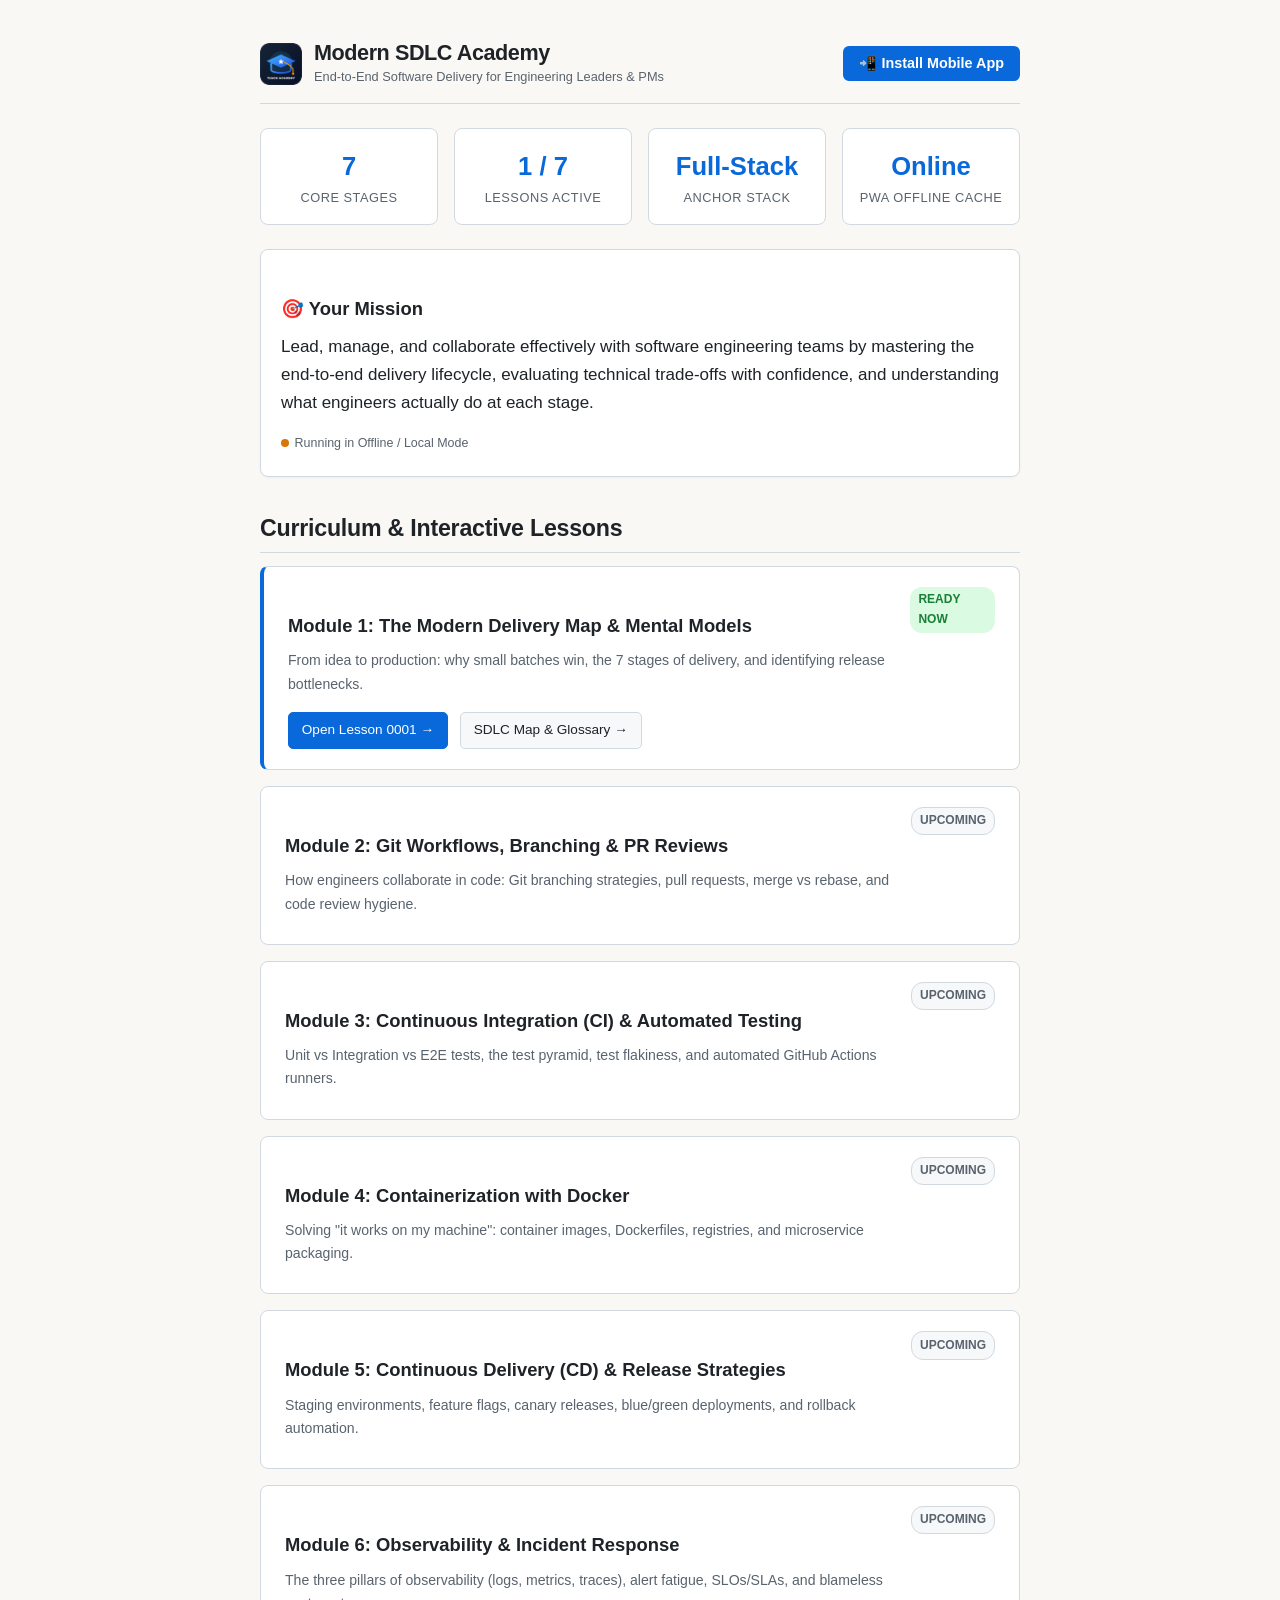
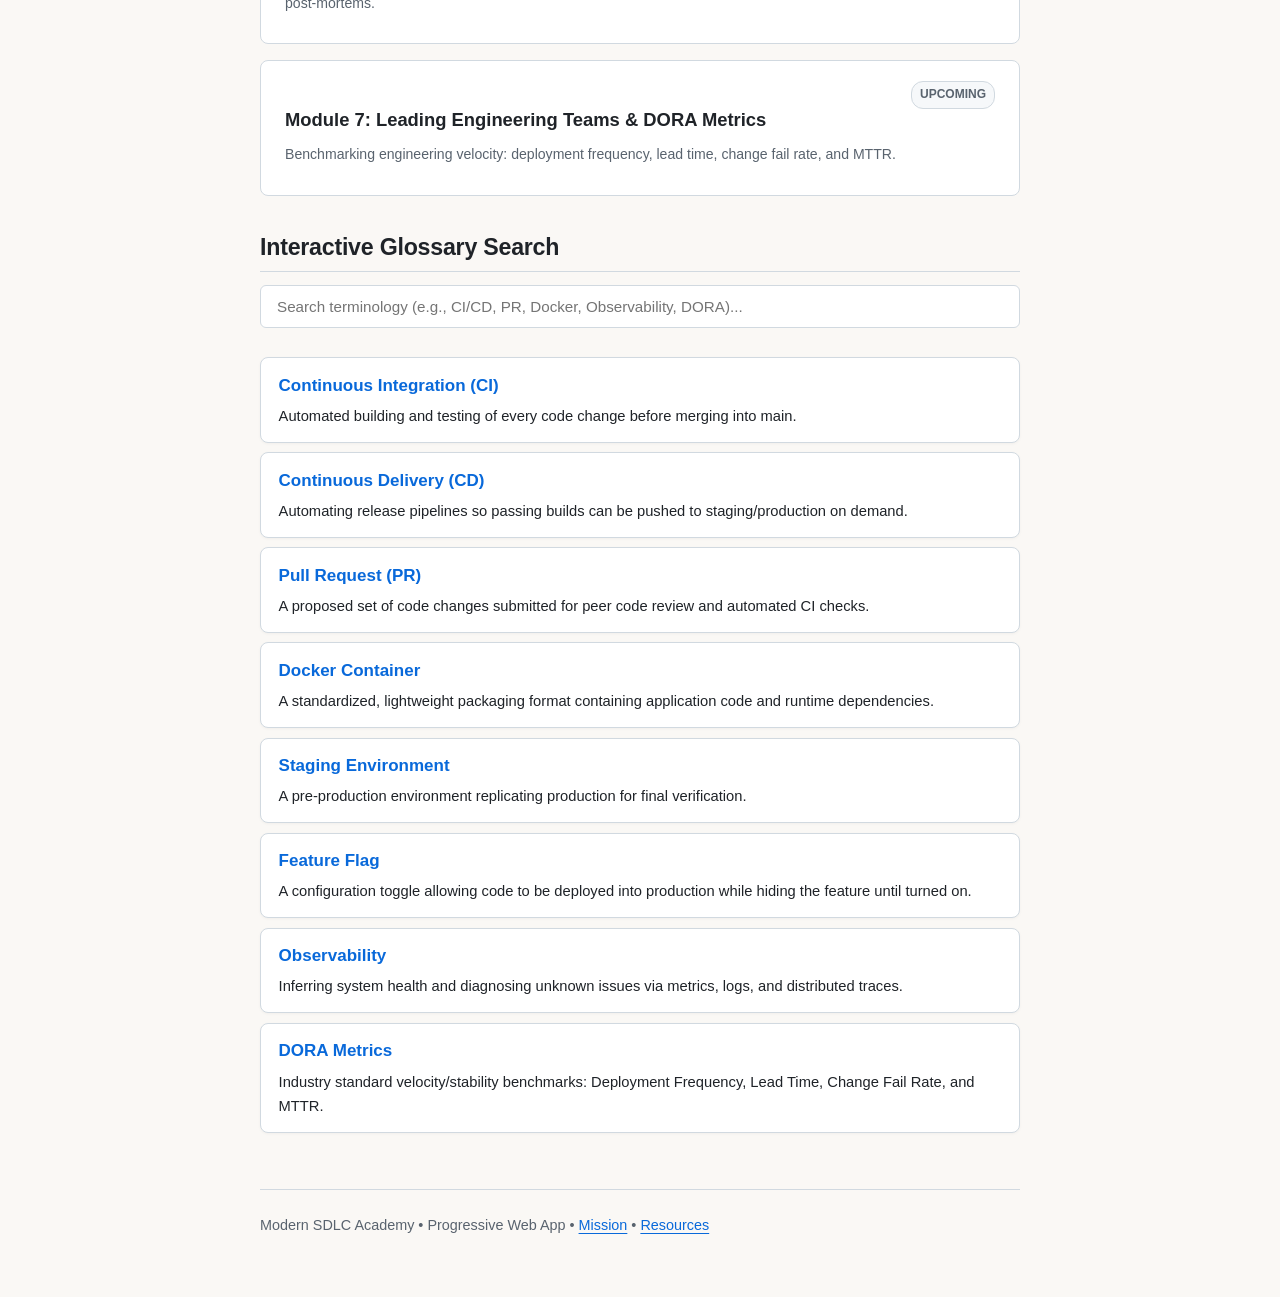
==== index.html @ aa10374c "feat: initial Modern SDLC Academy PWA, lessons, and Apps Script backend" ====
<!DOCTYPE html>
<html lang="en">
<head>
  <meta charset="UTF-8">
  <meta name="viewport" content="width=device-width, initial-scale=1.0, viewport-fit=cover">
  <title>Modern SDLC Academy | Master Software Delivery</title>
  
  <!-- PWA Meta Tags -->
  <link rel="manifest" href="./manifest.json">
  <meta name="theme-color" content="#0969da">
  <meta name="apple-mobile-web-app-capable" content="yes">
  <meta name="apple-mobile-web-app-status-bar-style" content="default">
  <meta name="apple-mobile-web-app-title" content="ModernSDLC">
  <link rel="apple-touch-icon" href="./icons/icon-192.png">

  <link rel="stylesheet" href="./assets/style.css">
  <style>
    .top-bar {
      display: flex;
      justify-content: space-between;
      align-items: center;
      margin-bottom: 1.5rem;
      padding-bottom: 1rem;
      border-bottom: 1px solid var(--border-color);
      flex-wrap: wrap;
      gap: 0.75rem;
    }
    .brand {
      display: flex;
      align-items: center;
      gap: 0.75rem;
    }
    .brand img {
      width: 42px;
      height: 42px;
      border-radius: 8px;
    }
    .brand h1 {
      font-size: 1.35rem;
      margin: 0;
      line-height: 1.2;
    }
    .brand p {
      margin: 0;
      font-size: 0.8rem;
      color: var(--text-muted);
    }
    .btn-install {
      background: #0969da;
      color: #fff;
      border: none;
      padding: 0.55rem 1rem;
      border-radius: 6px;
      font-weight: 600;
      font-size: 0.9rem;
      cursor: pointer;
      display: flex;
      align-items: center;
      gap: 0.4rem;
      transition: background 0.15s ease;
    }
    .btn-install:hover {
      background: #0550ae;
    }
    .stats-row {
      display: grid;
      grid-template-columns: repeat(auto-fit, minmax(160px, 1fr));
      gap: 1rem;
      margin: 1.5rem 0;
    }
    .stat-card {
      background: var(--surface-color);
      border: 1px solid var(--border-color);
      border-radius: 8px;
      padding: 1rem;
      text-align: center;
    }
    .stat-val {
      font-size: 1.6rem;
      font-weight: 700;
      color: var(--accent-color);
    }
    .stat-label {
      font-size: 0.8rem;
      color: var(--text-muted);
      text-transform: uppercase;
      letter-spacing: 0.04em;
    }
    .module-card {
      background: var(--surface-color);
      border: 1px solid var(--border-color);
      border-radius: 8px;
      padding: 1.25rem 1.5rem;
      margin-bottom: 1rem;
      transition: border-color 0.15s ease, box-shadow 0.15s ease;
    }
    .module-card:hover {
      border-color: var(--accent-color);
      box-shadow: 0 2px 6px rgba(0,0,0,0.04);
    }
    .module-card.active {
      border-left: 4px solid var(--accent-color);
    }
    .module-header {
      display: flex;
      justify-content: space-between;
      align-items: flex-start;
      margin-bottom: 0.5rem;
    }
    .module-status {
      font-size: 0.75rem;
      font-weight: 600;
      padding: 0.2rem 0.5rem;
      border-radius: 12px;
      text-transform: uppercase;
    }
    .status-available {
      background: #dafbe1;
      color: #1a7f37;
    }
    .status-upcoming {
      background: var(--callout-bg);
      color: var(--text-muted);
      border: 1px solid var(--border-color);
    }
    .module-links {
      display: flex;
      gap: 0.75rem;
      margin-top: 1rem;
      flex-wrap: wrap;
    }
    .btn-link {
      display: inline-block;
      background: var(--callout-bg);
      border: 1px solid var(--border-color);
      padding: 0.4rem 0.8rem;
      border-radius: 5px;
      font-size: 0.85rem;
      font-weight: 500;
      text-decoration: none;
      color: var(--text-main);
    }
    .btn-link:hover {
      border-color: var(--accent-color);
      color: var(--accent-color);
    }
    .btn-link.primary {
      background: var(--accent-color);
      color: #fff;
      border-color: var(--accent-color);
    }
    .btn-link.primary:hover {
      background: var(--accent-hover);
    }
    .search-input {
      width: 100%;
      padding: 0.75rem 1rem;
      border-radius: 6px;
      border: 1px solid var(--border-color);
      font-size: 0.95rem;
      background: var(--surface-color);
      color: var(--text-main);
      margin-bottom: 1.25rem;
      font-family: inherit;
    }
    .api-badge {
      display: inline-flex;
      align-items: center;
      gap: 0.35rem;
      font-size: 0.78rem;
      color: var(--text-muted);
      margin-top: 0.5rem;
    }
    .status-dot {
      width: 8px;
      height: 8px;
      border-radius: 50%;
      background: #2ea043;
    }
    .modal-backdrop {
      display: none;
      position: fixed;
      top: 0; left: 0; right: 0; bottom: 0;
      background: rgba(0,0,0,0.5);
      z-index: 1000;
      align-items: center;
      justify-content: center;
      padding: 1rem;
    }
    .modal-content {
      background: var(--surface-color);
      border: 1px solid var(--border-color);
      border-radius: 12px;
      max-width: 480px;
      width: 100%;
      padding: 1.5rem;
      box-shadow: 0 10px 25px rgba(0,0,0,0.15);
    }
  </style>
</head>
<body>
  <div class="container">
    <div class="top-bar">
      <div class="brand">
        <img src="./icons/icon-192.png" alt="Logo">
        <div>
          <h1>Modern SDLC Academy</h1>
          <p>End-to-End Software Delivery for Engineering Leaders & PMs</p>
        </div>
      </div>
      <button class="btn-install" id="installBtn">
        📲 Install Mobile App
      </button>
    </div>

    <div class="stats-row">
      <div class="stat-card">
        <div class="stat-val">7</div>
        <div class="stat-label">Core Stages</div>
      </div>
      <div class="stat-card">
        <div class="stat-val">1 / 7</div>
        <div class="stat-label">Lessons Active</div>
      </div>
      <div class="stat-card">
        <div class="stat-val">Full-Stack</div>
        <div class="stat-label">Anchor Stack</div>
      </div>
      <div class="stat-card">
        <div class="stat-val">Online</div>
        <div class="stat-label">PWA Offline Cache</div>
      </div>
    </div>

    <div class="card">
      <h3>🎯 Your Mission</h3>
      <p style="margin-bottom: 0.5rem;">
        Lead, manage, and collaborate effectively with software engineering teams by mastering the end-to-end delivery lifecycle, evaluating technical trade-offs with confidence, and understanding what engineers actually do at each stage.
      </p>
      <div class="api-badge">
        <span class="status-dot" id="apiDot"></span>
        <span id="apiStatusText">Connected to Google Apps Script API</span>
      </div>
    </div>

    <section>
      <h2>Curriculum & Interactive Lessons</h2>

      <!-- Module 1 -->
      <div class="module-card active">
        <div class="module-header">
          <div>
            <h3>Module 1: The Modern Delivery Map & Mental Models</h3>
            <p style="margin: 0; font-size: 0.88rem; color: var(--text-muted);">
              From idea to production: why small batches win, the 7 stages of delivery, and identifying release bottlenecks.
            </p>
          </div>
          <span class="module-status status-available">Ready Now</span>
        </div>
        <div class="module-links">
          <a href="./lessons/0001-the-modern-software-delivery-map.html" class="btn-link primary">Open Lesson 0001 →</a>
          <a href="./reference/0001-sdlc-map-and-glossary.html" class="btn-link">SDLC Map & Glossary →</a>
        </div>
      </div>

      <!-- Module 2 -->
      <div class="module-card">
        <div class="module-header">
          <div>
            <h3>Module 2: Git Workflows, Branching & PR Reviews</h3>
            <p style="margin: 0; font-size: 0.88rem; color: var(--text-muted);">
              How engineers collaborate in code: Git branching strategies, pull requests, merge vs rebase, and code review hygiene.
            </p>
          </div>
          <span class="module-status status-upcoming">Upcoming</span>
        </div>
      </div>

      <!-- Module 3 -->
      <div class="module-card">
        <div class="module-header">
          <div>
            <h3>Module 3: Continuous Integration (CI) & Automated Testing</h3>
            <p style="margin: 0; font-size: 0.88rem; color: var(--text-muted);">
              Unit vs Integration vs E2E tests, the test pyramid, test flakiness, and automated GitHub Actions runners.
            </p>
          </div>
          <span class="module-status status-upcoming">Upcoming</span>
        </div>
      </div>

      <!-- Module 4 -->
      <div class="module-card">
        <div class="module-header">
          <div>
            <h3>Module 4: Containerization with Docker</h3>
            <p style="margin: 0; font-size: 0.88rem; color: var(--text-muted);">
              Solving "it works on my machine": container images, Dockerfiles, registries, and microservice packaging.
            </p>
          </div>
          <span class="module-status status-upcoming">Upcoming</span>
        </div>
      </div>

      <!-- Module 5 -->
      <div class="module-card">
        <div class="module-header">
          <div>
            <h3>Module 5: Continuous Delivery (CD) & Release Strategies</h3>
            <p style="margin: 0; font-size: 0.88rem; color: var(--text-muted);">
              Staging environments, feature flags, canary releases, blue/green deployments, and rollback automation.
            </p>
          </div>
          <span class="module-status status-upcoming">Upcoming</span>
        </div>
      </div>

      <!-- Module 6 -->
      <div class="module-card">
        <div class="module-header">
          <div>
            <h3>Module 6: Observability & Incident Response</h3>
            <p style="margin: 0; font-size: 0.88rem; color: var(--text-muted);">
              The three pillars of observability (logs, metrics, traces), alert fatigue, SLOs/SLAs, and blameless post-mortems.
            </p>
          </div>
          <span class="module-status status-upcoming">Upcoming</span>
        </div>
      </div>

      <!-- Module 7 -->
      <div class="module-card">
        <div class="module-header">
          <div>
            <h3>Module 7: Leading Engineering Teams & DORA Metrics</h3>
            <p style="margin: 0; font-size: 0.88rem; color: var(--text-muted);">
              Benchmarking engineering velocity: deployment frequency, lead time, change fail rate, and MTTR.
            </p>
          </div>
          <span class="module-status status-upcoming">Upcoming</span>
        </div>
      </div>
    </section>

    <section>
      <h2>Interactive Glossary Search</h2>
      <input type="text" id="glossarySearch" class="search-input" placeholder="Search terminology (e.g., CI/CD, PR, Docker, Observability, DORA)...">
      <div id="glossaryResults"></div>
    </section>

    <!-- Modal for iOS Installation Guide -->
    <div class="modal-backdrop" id="iosModal">
      <div class="modal-content">
        <h3>Install on Your Mobile Phone</h3>
        <p style="margin: 0.8rem 0; font-size: 0.95rem;">
          <strong>On iPhone / iPad (Safari):</strong><br>
          1. Tap the <strong>Share</strong> button (box with upward arrow).<br>
          2. Scroll down and tap <strong>"Add to Home Screen"</strong>.<br>
          3. Tap <strong>Add</strong>.
        </p>
        <p style="margin: 0.8rem 0; font-size: 0.95rem;">
          <strong>On Android (Chrome / Edge):</strong><br>
          Tap the <strong>"Install app"</strong> banner or three-dot menu (⋮) > <strong>Install app</strong>.
        </p>
        <button class="btn-link primary" style="width: 100%; border: none; margin-top: 1rem;" onclick="closeModal()">Got it</button>
      </div>
    </div>

    <footer>
      <p>
        Modern SDLC Academy • Progressive Web App • <a href="./MISSION.md">Mission</a> • <a href="./RESOURCES.md">Resources</a>
      </p>
    </footer>
  </div>

  <script>
    // Register Service Worker for offline PWA
    if ('serviceWorker' in navigator) {
      navigator.serviceWorker.register('./sw.js')
        .then(() => console.log('Service Worker Registered'))
        .catch((err) => console.log('SW registration failed:', err));
    }

    // PWA Install Prompt handling
    let deferredPrompt;
    const installBtn = document.getElementById('installBtn');
    const iosModal = document.getElementById('iosModal');

    window.addEventListener('beforeinstallprompt', (e) => {
      e.preventDefault();
      deferredPrompt = e;
      installBtn.style.display = 'flex';
    });

    installBtn.addEventListener('click', async () => {
      if (deferredPrompt) {
        deferredPrompt.prompt();
        const { outcome } = await deferredPrompt.userChoice;
        if (outcome === 'accepted') {
          installBtn.style.display = 'none';
        }
        deferredPrompt = null;
      } else {
        iosModal.style.display = 'flex';
      }
    });

    function closeModal() {
      iosModal.style.display = 'none';
    }

    // Glossary quick filter
    const glossaryData = [
      { term: 'Continuous Integration (CI)', def: 'Automated building and testing of every code change before merging into main.' },
      { term: 'Continuous Delivery (CD)', def: 'Automating release pipelines so passing builds can be pushed to staging/production on demand.' },
      { term: 'Pull Request (PR)', def: 'A proposed set of code changes submitted for peer code review and automated CI checks.' },
      { term: 'Docker Container', def: 'A standardized, lightweight packaging format containing application code and runtime dependencies.' },
      { term: 'Staging Environment', def: 'A pre-production environment replicating production for final verification.' },
      { term: 'Feature Flag', def: 'A configuration toggle allowing code to be deployed into production while hiding the feature until turned on.' },
      { term: 'Observability', def: 'Inferring system health and diagnosing unknown issues via metrics, logs, and distributed traces.' },
      { term: 'DORA Metrics', def: 'Industry standard velocity/stability benchmarks: Deployment Frequency, Lead Time, Change Fail Rate, and MTTR.' }
    ];

    const searchInput = document.getElementById('glossarySearch');
    const resultsContainer = document.getElementById('glossaryResults');

    function renderGlossary(filter = '') {
      const q = filter.toLowerCase().trim();
      const matched = glossaryData.filter(item => 
        item.term.toLowerCase().includes(q) || item.def.toLowerCase().includes(q)
      );
      if (matched.length === 0) {
        resultsContainer.innerHTML = '<p style="color: var(--text-muted); font-size: 0.9rem;">No matching terms found.</p>';
        return;
      }
      resultsContainer.innerHTML = matched.map(item => `
        <div class="card" style="margin: 0.6rem 0; padding: 0.85rem 1.1rem;">
          <strong style="color: var(--accent-color);">${item.term}</strong>
          <p style="margin: 0.25rem 0 0; font-size: 0.92rem;">${item.def}</p>
        </div>
      `).join('');
    }

    searchInput.addEventListener('input', (e) => renderGlossary(e.target.value));
    renderGlossary();

    // Check Google Apps Script API connectivity
    const API_URL = 'https://script.google.com/macros/s/AKfycbyhpwUTeATP4uQLuyGeT4ldPTWaNZm0snaPWRMGZfh1AAMdIH7P6YXv_Q2SztE-eeFg/exec';
    fetch(`${API_URL}?action=ping`, { mode: 'no-cors' })
      .then(() => {
        document.getElementById('apiStatusText').textContent = 'Google Apps Script API: Active';
      })
      .catch(() => {
        document.getElementById('apiDot').style.background = '#d97706';
        document.getElementById('apiStatusText').textContent = 'Running in Offline / Local Mode';
      });
  </script>
</body>
</html>
---- assets/style.css ----
/* Modern, Tufte-inspired clean stylesheet for lessons and reference documents */
:root {
  --bg-color: #faf8f5;
  --surface-color: #ffffff;
  --text-main: #1f2328;
  --text-muted: #59636e;
  --accent-color: #0969da;
  --accent-hover: #0550ae;
  --border-color: #d1d9e0;
  --callout-bg: #f6f8fa;
  --code-bg: #f3f4f6;
  --font-serif: "ETBembo", "Palatino Linotype", "Book Antiqua", Palatino, serif;
  --font-sans: -apple-system, BlinkMacSystemFont, "Segoe UI", Roboto, Helvetica, Arial, sans-serif;
  --font-mono: ui-monospace, SFMono-Regular, Menlo, Monaco, Consolas, monospace;
}

@media (prefers-color-scheme: dark) {
  :root {
    --bg-color: #0d1117;
    --surface-color: #161b22;
    --text-main: #e6edf3;
    --text-muted: #8b949e;
    --accent-color: #58a6ff;
    --accent-hover: #79c0ff;
    --border-color: #30363d;
    --callout-bg: #1c2128;
    --code-bg: #21262d;
  }
}

* {
  box-sizing: border-box;
  margin: 0;
  padding: 0;
}

body {
  font-family: var(--font-sans);
  background-color: var(--bg-color);
  color: var(--text-main);
  line-height: 1.65;
  font-size: 17px;
  padding: 2.5rem 1.5rem;
}

.container {
  max-width: 760px;
  margin: 0 auto;
}

header {
  border-bottom: 1px solid var(--border-color);
  padding-bottom: 1.5rem;
  margin-bottom: 2rem;
}

.meta-badge {
  display: inline-block;
  font-size: 0.8rem;
  font-weight: 600;
  text-transform: uppercase;
  letter-spacing: 0.05em;
  color: var(--accent-color);
  background: var(--callout-bg);
  padding: 0.2rem 0.6rem;
  border-radius: 4px;
  border: 1px solid var(--border-color);
  margin-bottom: 0.75rem;
}

h1 {
  font-size: 2.1rem;
  line-height: 1.25;
  font-weight: 700;
  margin-bottom: 0.5rem;
  letter-spacing: -0.02em;
}

.subtitle {
  color: var(--text-muted);
  font-size: 1.1rem;
}

h2 {
  font-size: 1.45rem;
  font-weight: 600;
  margin: 2rem 0 0.8rem;
  letter-spacing: -0.01em;
  border-bottom: 1px solid var(--border-color);
  padding-bottom: 0.3rem;
}

h3 {
  font-size: 1.15rem;
  font-weight: 600;
  margin: 1.5rem 0 0.5rem;
}

p {
  margin-bottom: 1.2rem;
}

ul, ol {
  margin: 0 0 1.2rem 1.5rem;
}

li {
  margin-bottom: 0.4rem;
}

a {
  color: var(--accent-color);
  text-decoration: underline;
  text-decoration-thickness: 1px;
  text-underline-offset: 3px;
}

a:hover {
  color: var(--accent-hover);
}

blockquote {
  border-left: 3px solid var(--accent-color);
  background: var(--callout-bg);
  padding: 1rem 1.2rem;
  margin: 1.5rem 0;
  border-radius: 0 6px 6px 0;
}

code {
  font-family: var(--font-mono);
  font-size: 0.9em;
  background-color: var(--code-bg);
  padding: 0.15em 0.35em;
  border-radius: 4px;
}

pre code {
  display: block;
  padding: 1rem;
  overflow-x: auto;
  border-radius: 6px;
  border: 1px solid var(--border-color);
}

.card {
  background: var(--surface-color);
  border: 1px solid var(--border-color);
  border-radius: 8px;
  padding: 1.25rem;
  margin: 1.5rem 0;
  box-shadow: 0 1px 3px rgba(0, 0, 0, 0.04);
}

footer {
  margin-top: 3.5rem;
  padding-top: 1.5rem;
  border-top: 1px solid var(--border-color);
  color: var(--text-muted);
  font-size: 0.9rem;
}
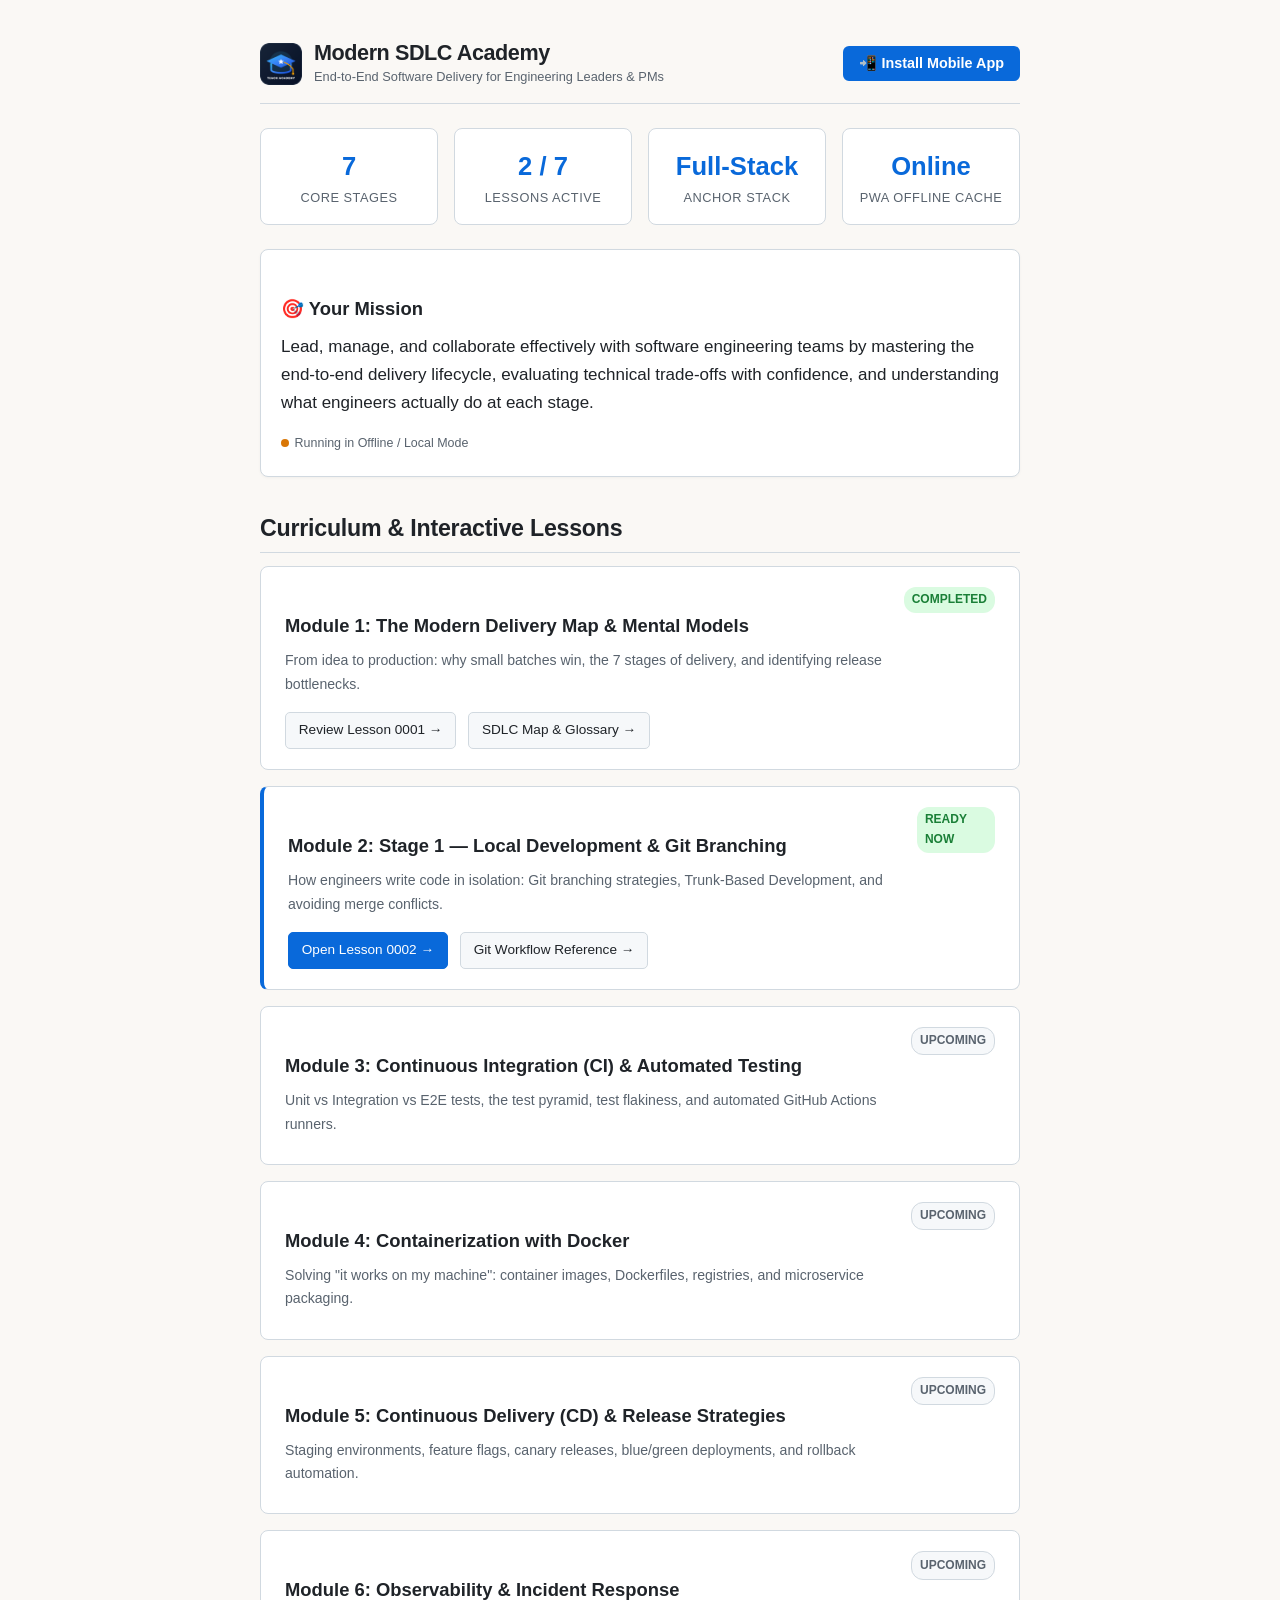
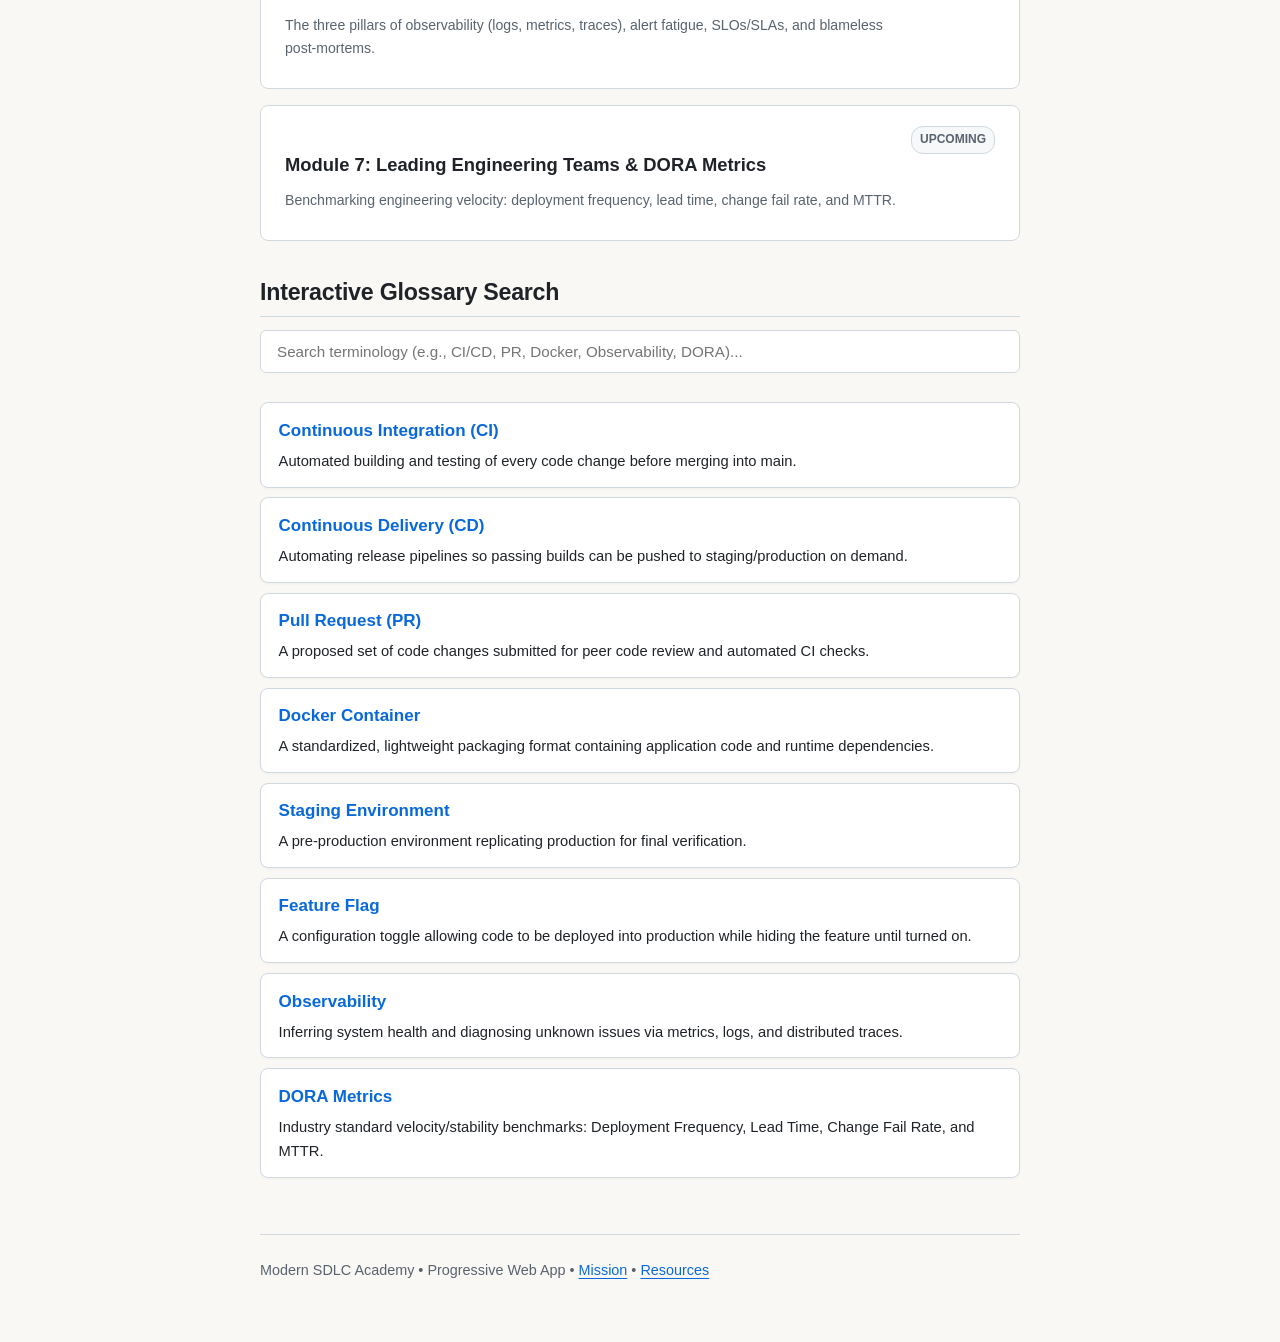
==== commit fea55893: "feat: add Lesson 0002 (Stage 1 Local Dev & Git) and Reference 0002" ====
--- a/index.html
+++ b/index.html
@@ -219,7 +219,7 @@
         <div class="stat-label">Core Stages</div>
       </div>
       <div class="stat-card">
-        <div class="stat-val">1 / 7</div>
+        <div class="stat-val">2 / 7</div>
         <div class="stat-label">Lessons Active</div>
       </div>
       <div class="stat-card">
@@ -247,32 +247,36 @@
       <h2>Curriculum & Interactive Lessons</h2>
 
       <!-- Module 1 -->
+      <div class="module-card">
+        <div class="module-header">
+          <div>
+            <h3>Module 1: The Modern Delivery Map & Mental Models</h3>
+            <p style="margin: 0; font-size: 0.88rem; color: var(--text-muted);">
+              From idea to production: why small batches win, the 7 stages of delivery, and identifying release bottlenecks.
+            </p>
+          </div>
+          <span class="module-status status-available">Completed</span>
+        </div>
+        <div class="module-links">
+          <a href="./lessons/0001-the-modern-software-delivery-map.html" class="btn-link">Review Lesson 0001 →</a>
+          <a href="./reference/0001-sdlc-map-and-glossary.html" class="btn-link">SDLC Map & Glossary →</a>
+        </div>
+      </div>
+
+      <!-- Module 2 -->
       <div class="module-card active">
         <div class="module-header">
           <div>
-            <h3>Module 1: The Modern Delivery Map & Mental Models</h3>
-            <p style="margin: 0; font-size: 0.88rem; color: var(--text-muted);">
-              From idea to production: why small batches win, the 7 stages of delivery, and identifying release bottlenecks.
+            <h3>Module 2: Stage 1 — Local Development & Git Branching</h3>
+            <p style="margin: 0; font-size: 0.88rem; color: var(--text-muted);">
+              How engineers write code in isolation: Git branching strategies, Trunk-Based Development, and avoiding merge conflicts.
             </p>
           </div>
           <span class="module-status status-available">Ready Now</span>
         </div>
         <div class="module-links">
-          <a href="./lessons/0001-the-modern-software-delivery-map.html" class="btn-link primary">Open Lesson 0001 →</a>
-          <a href="./reference/0001-sdlc-map-and-glossary.html" class="btn-link">SDLC Map & Glossary →</a>
-        </div>
-      </div>
-
-      <!-- Module 2 -->
-      <div class="module-card">
-        <div class="module-header">
-          <div>
-            <h3>Module 2: Git Workflows, Branching & PR Reviews</h3>
-            <p style="margin: 0; font-size: 0.88rem; color: var(--text-muted);">
-              How engineers collaborate in code: Git branching strategies, pull requests, merge vs rebase, and code review hygiene.
-            </p>
-          </div>
-          <span class="module-status status-upcoming">Upcoming</span>
+          <a href="./lessons/0002-stage-1-local-dev-and-git.html" class="btn-link primary">Open Lesson 0002 →</a>
+          <a href="./reference/0002-git-branching-and-local-workflow.html" class="btn-link">Git Workflow Reference →</a>
         </div>
       </div>
 
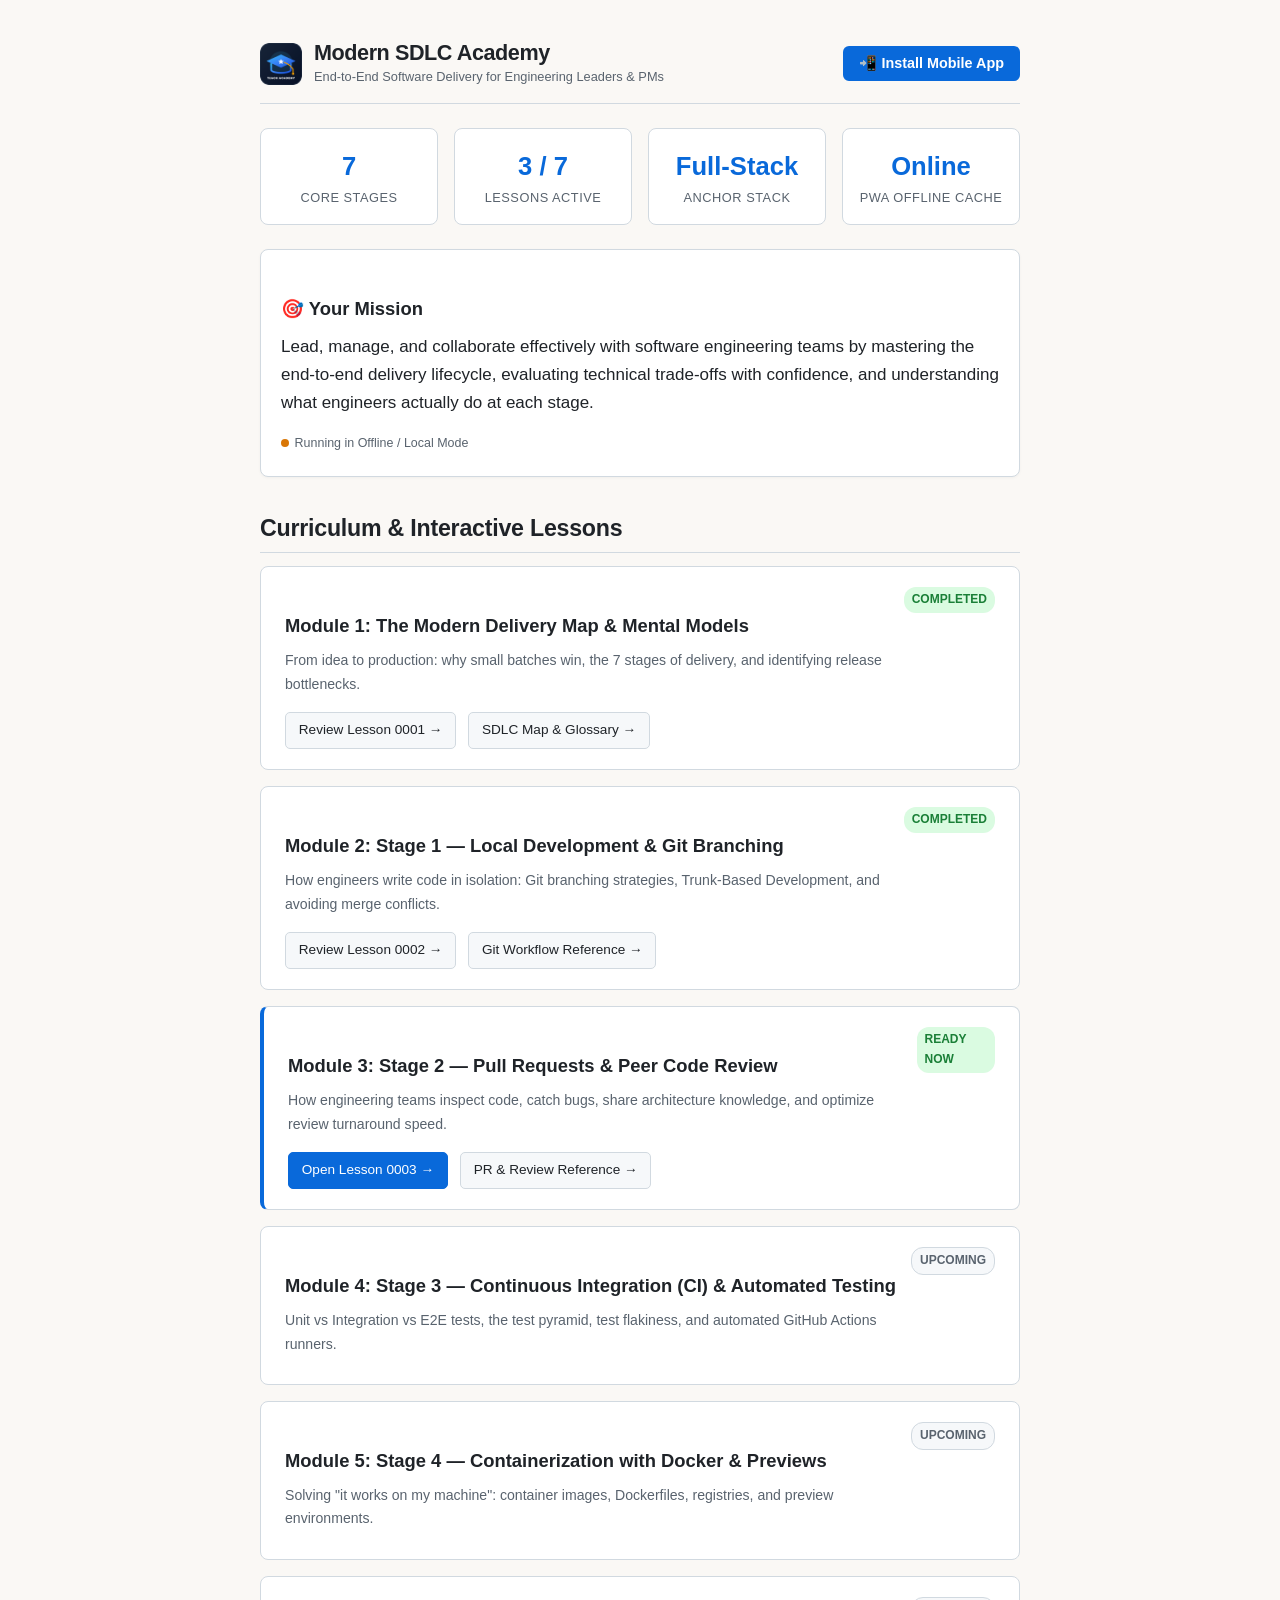
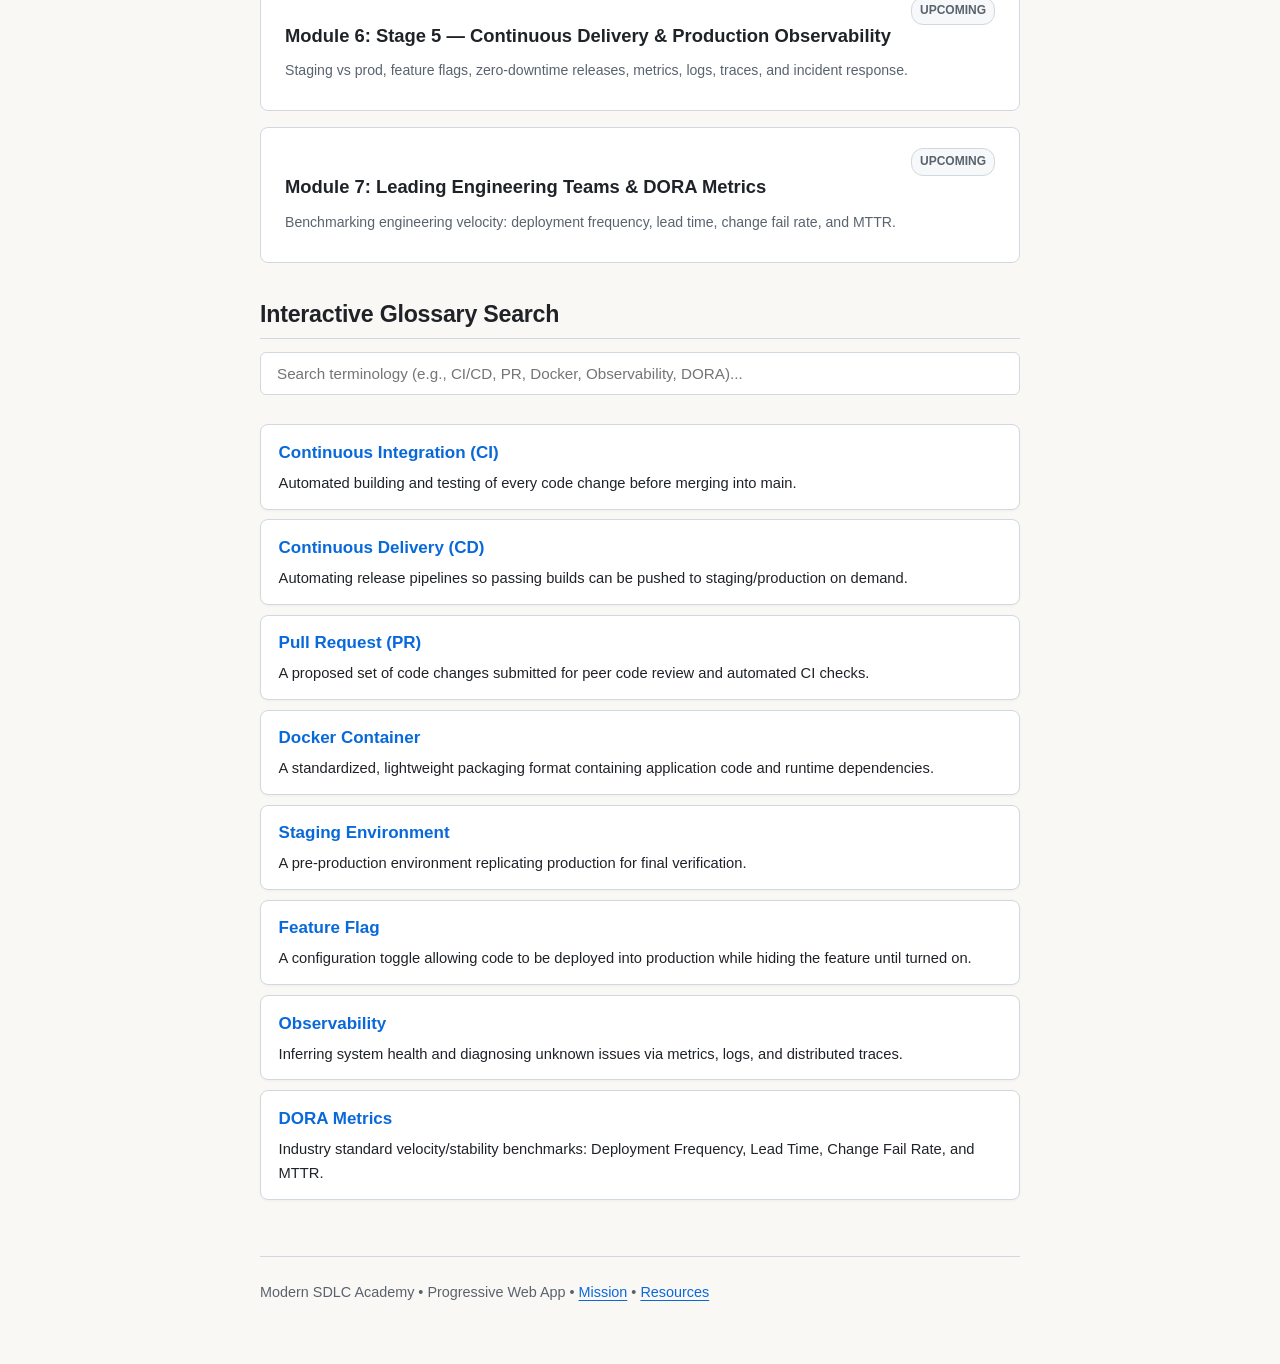
==== commit 35fea969: "feat: add Lesson 0003 (Stage 2 Pull Requests & Code Review) and Reference 0003" ====
--- a/index.html
+++ b/index.html
@@ -219,7 +219,7 @@
         <div class="stat-label">Core Stages</div>
       </div>
       <div class="stat-card">
-        <div class="stat-val">2 / 7</div>
+        <div class="stat-val">3 / 7</div>
         <div class="stat-label">Lessons Active</div>
       </div>
       <div class="stat-card">
@@ -264,27 +264,44 @@
       </div>
 
       <!-- Module 2 -->
+      <div class="module-card">
+        <div class="module-header">
+          <div>
+            <h3>Module 2: Stage 1 — Local Development & Git Branching</h3>
+            <p style="margin: 0; font-size: 0.88rem; color: var(--text-muted);">
+              How engineers write code in isolation: Git branching strategies, Trunk-Based Development, and avoiding merge conflicts.
+            </p>
+          </div>
+          <span class="module-status status-available">Completed</span>
+        </div>
+        <div class="module-links">
+          <a href="./lessons/0002-stage-1-local-dev-and-git.html" class="btn-link">Review Lesson 0002 →</a>
+          <a href="./reference/0002-git-branching-and-local-workflow.html" class="btn-link">Git Workflow Reference →</a>
+        </div>
+      </div>
+
+      <!-- Module 3 -->
       <div class="module-card active">
         <div class="module-header">
           <div>
-            <h3>Module 2: Stage 1 — Local Development & Git Branching</h3>
-            <p style="margin: 0; font-size: 0.88rem; color: var(--text-muted);">
-              How engineers write code in isolation: Git branching strategies, Trunk-Based Development, and avoiding merge conflicts.
+            <h3>Module 3: Stage 2 — Pull Requests & Peer Code Review</h3>
+            <p style="margin: 0; font-size: 0.88rem; color: var(--text-muted);">
+              How engineering teams inspect code, catch bugs, share architecture knowledge, and optimize review turnaround speed.
             </p>
           </div>
           <span class="module-status status-available">Ready Now</span>
         </div>
         <div class="module-links">
-          <a href="./lessons/0002-stage-1-local-dev-and-git.html" class="btn-link primary">Open Lesson 0002 →</a>
-          <a href="./reference/0002-git-branching-and-local-workflow.html" class="btn-link">Git Workflow Reference →</a>
-        </div>
-      </div>
-
-      <!-- Module 3 -->
-      <div class="module-card">
-        <div class="module-header">
-          <div>
-            <h3>Module 3: Continuous Integration (CI) & Automated Testing</h3>
+          <a href="./lessons/0003-stage-2-pull-requests-and-code-review.html" class="btn-link primary">Open Lesson 0003 →</a>
+          <a href="./reference/0003-pull-request-anatomy-and-review-hygiene.html" class="btn-link">PR & Review Reference →</a>
+        </div>
+      </div>
+
+      <!-- Module 4 -->
+      <div class="module-card">
+        <div class="module-header">
+          <div>
+            <h3>Module 4: Stage 3 — Continuous Integration (CI) & Automated Testing</h3>
             <p style="margin: 0; font-size: 0.88rem; color: var(--text-muted);">
               Unit vs Integration vs E2E tests, the test pyramid, test flakiness, and automated GitHub Actions runners.
             </p>
@@ -293,39 +310,26 @@
         </div>
       </div>
 
-      <!-- Module 4 -->
-      <div class="module-card">
-        <div class="module-header">
-          <div>
-            <h3>Module 4: Containerization with Docker</h3>
-            <p style="margin: 0; font-size: 0.88rem; color: var(--text-muted);">
-              Solving "it works on my machine": container images, Dockerfiles, registries, and microservice packaging.
+      <!-- Module 5 -->
+      <div class="module-card">
+        <div class="module-header">
+          <div>
+            <h3>Module 5: Stage 4 — Containerization with Docker & Previews</h3>
+            <p style="margin: 0; font-size: 0.88rem; color: var(--text-muted);">
+              Solving "it works on my machine": container images, Dockerfiles, registries, and preview environments.
             </p>
           </div>
           <span class="module-status status-upcoming">Upcoming</span>
         </div>
       </div>
 
-      <!-- Module 5 -->
-      <div class="module-card">
-        <div class="module-header">
-          <div>
-            <h3>Module 5: Continuous Delivery (CD) & Release Strategies</h3>
-            <p style="margin: 0; font-size: 0.88rem; color: var(--text-muted);">
-              Staging environments, feature flags, canary releases, blue/green deployments, and rollback automation.
-            </p>
-          </div>
-          <span class="module-status status-upcoming">Upcoming</span>
-        </div>
-      </div>
-
       <!-- Module 6 -->
       <div class="module-card">
         <div class="module-header">
           <div>
-            <h3>Module 6: Observability & Incident Response</h3>
-            <p style="margin: 0; font-size: 0.88rem; color: var(--text-muted);">
-              The three pillars of observability (logs, metrics, traces), alert fatigue, SLOs/SLAs, and blameless post-mortems.
+            <h3>Module 6: Stage 5 — Continuous Delivery & Production Observability</h3>
+            <p style="margin: 0; font-size: 0.88rem; color: var(--text-muted);">
+              Staging vs prod, feature flags, zero-downtime releases, metrics, logs, traces, and incident response.
             </p>
           </div>
           <span class="module-status status-upcoming">Upcoming</span>
